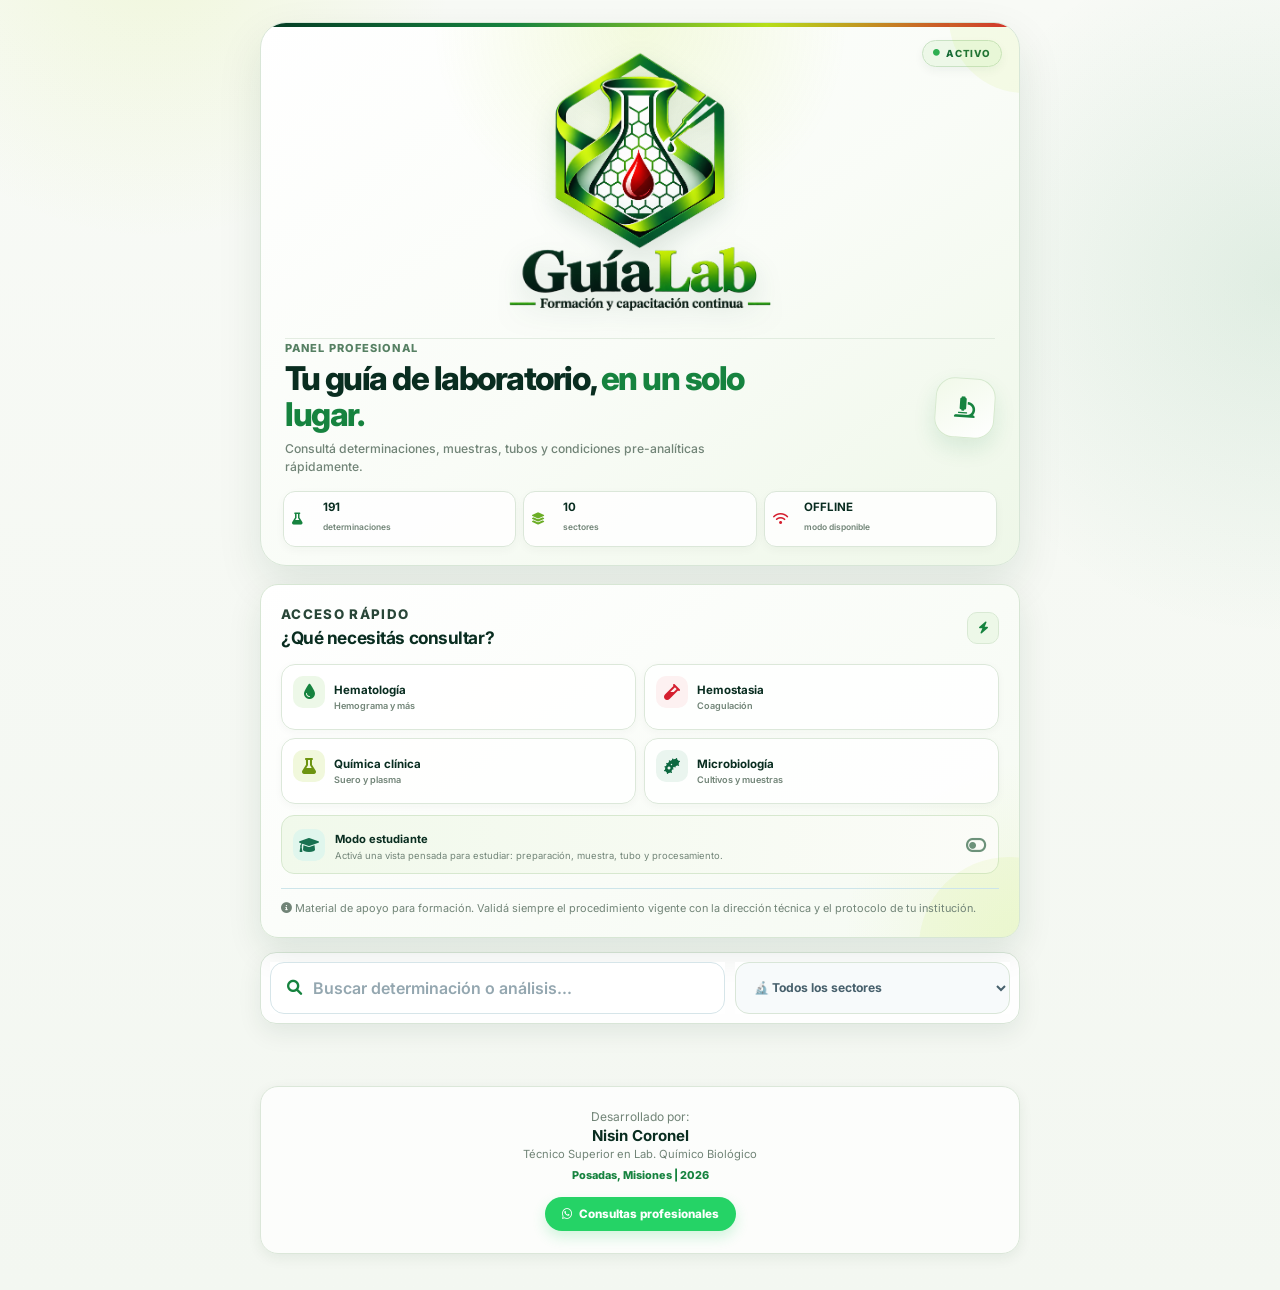
==== index.html @ 24912d32 "Initial commit" ====
<!DOCTYPE html>
<html lang="es">
<head>
    <!-- Google tag (gtag.js) -->
<script async src="https://www.googletagmanager.com/gtag/js?id=G-0PN3C9FFQS"></script>
<script>
  window.dataLayer = window.dataLayer || [];
  function gtag(){dataLayer.push(arguments);}
  gtag('js', new Date());

  gtag('config', 'G-0PN3C9FFQS');
</script>
    <meta charset="UTF-8">
    <meta name="viewport" content="width=device-width, initial-scale=1.0, maximum-scale=1.0, user-scalable=yes">
    <title>GuíaLab | Formación y Pre-Analítica</title>
    <link rel="manifest" href="manifest.json">
    <link rel="stylesheet" href="style.css">
    
    <link rel="preconnect" href="https://fonts.googleapis.com">
    <link rel="preconnect" href="https://fonts.gstatic.com" crossorigin>
    <link href="https://fonts.googleapis.com/css2?family=Inter:wght@400;500;600;700;800&display=swap" rel="stylesheet">
    <link rel="stylesheet" href="https://cdnjs.cloudflare.com/ajax/libs/font-awesome/6.0.0/css/all.min.css">
    
    <meta name="apple-mobile-web-app-capable" content="yes">
    <meta name="apple-mobile-web-app-status-bar-style" content="default">
    <meta name="theme-color" content="#07512f">
</head>
<body>

    <div class="app-container">
        <header class="dashboard-header" id="inicio">
            <div class="dashboard-topline">
                <div class="brand-mini brand-full-logo">
                    <img class="brand-logo" src="logo-guialab.png" alt="GuíaLab · Formación y capacitación continua">
                </div>
                <span class="online-pill"><i class="fas fa-circle"></i> Activo</span>
            </div>
            <div class="dashboard-welcome">
                <div>
                    <p class="eyebrow">Panel profesional</p>
                    <h1>Tu guía de laboratorio, <span>en un solo lugar.</span></h1>
                    <p>Consultá determinaciones, muestras, tubos y condiciones pre-analíticas rápidamente.</p>
                </div>
                <div class="header-symbol"><i class="fas fa-microscope"></i></div>
            </div>
            <div class="dashboard-stats" aria-label="Resumen de GuíaLab">
                <div><i class="fas fa-flask"></i><strong id="statDeterminaciones">—</strong><small>determinaciones</small></div>
                <div><i class="fas fa-layer-group"></i><strong id="statSectores">10</strong><small>sectores</small></div>
                <div><i class="fas fa-wifi"></i><strong>OFFLINE</strong><small>modo disponible</small></div>
            </div>
        </header>

        <div id="pedido-status" class="pedido-container" style="display: none;">
            <span><i class="fas fa-clipboard-list"></i> Pedido: <strong id="contador-pedido">0</strong></span>
            <div>
                <button onclick="enviarWhatsApp()" class="btn-ws" title="Enviar por WhatsApp">
                    <i class="fab fa-whatsapp"></i> Enviar
                </button>
                
                <button onclick="descargarTXT()" class="btn-txt" title="Descargar indicaciones en TXT">
                    <i class="fas fa-file-download"></i> TXT
                </button>
                
                <button onclick="vaciarPedido()" class="btn-clear" title="Vaciar Pedido">
                    <i class="fas fa-trash"></i>
                </button>
            </div>
        </div>

        <section class="learning-hub dashboard-panel" id="learningHub" aria-labelledby="learningTitle">
            <div class="panel-heading">
                <div>
                    <p class="section-kicker">Acceso rápido</p>
                    <h2 id="learningTitle">¿Qué necesitás consultar?</h2>
                </div>
                <span class="panel-icon"><i class="fas fa-bolt"></i></span>
            </div>
            <div class="dashboard-actions" aria-label="Acciones rápidas">
                <button type="button" data-sector="Hematología"><span><i class="fas fa-droplet"></i></span><strong>Hematología</strong><small>Hemograma y más</small></button>
                <button type="button" data-sector="Hemostasia"><span><i class="fas fa-vial"></i></span><strong>Hemostasia</strong><small>Coagulación</small></button>
                <button type="button" data-sector="Química clínica"><span><i class="fas fa-flask"></i></span><strong>Química clínica</strong><small>Suero y plasma</small></button>
                <button type="button" data-sector="Microbiología"><span><i class="fas fa-bacterium"></i></span><strong>Microbiología</strong><small>Cultivos y muestras</small></button>
            </div>
            <button type="button" class="dashboard-guide" id="studentModeButton" aria-pressed="false">
                <span class="guide-icon"><i class="fas fa-graduation-cap"></i></span>
                <span class="guide-copy"><strong>Modo estudiante</strong><span>Activá una vista pensada para estudiar: preparación, muestra, tubo y procesamiento.</span></span>
                <span class="guide-toggle"><i class="fas fa-toggle-off"></i></span>
            </button>
            <div id="studentModePanel" class="student-mode-panel" hidden>
                <div class="student-mode-title"><i class="fas fa-book-medical"></i><strong>Modo estudiante activado</strong></div>
                <div class="student-mode-grid">
                    <div><b>1</b><span>Buscá una determinación</span></div>
                    <div><b>2</b><span>Revisá preparación y ayuno</span></div>
                    <div><b>3</b><span>Identificá muestra y tubo</span></div>
                    <div><b>4</b><span>Estudiá el procesamiento</span></div>
                </div>
                <div class="student-panel-actions">
                    <button type="button" id="studentStartButton" class="student-start"><i class="fas fa-search"></i> Ir al buscador</button>
                    <button type="button" id="studentTrainingButton" class="student-start student-training"><i class="fas fa-dumbbell"></i> Entrenamiento</button>
                </div>
            </div>
            <p class="clinical-note"><i class="fas fa-circle-info"></i> Material de apoyo para formación. Validá siempre el procedimiento vigente con la dirección técnica y el protocolo de tu institución.</p>
        </section>

        <section class="search-section" id="buscar" aria-label="Buscar estudios">
            <div class="input-group">
                <i class="fas fa-search"></i>
                <input type="text" id="searchInput" placeholder="Buscar determinación o análisis...">
            </div>
            
            <div class="select-group">
                <select id="areaSelect">
                    <option value="">🔬 Todos los sectores</option>
                    <option value="Hematología">🔬 Hematología</option>
                    <option value="Hemostasia">🩸 Hemostasia</option>
                    <option value="Microbiología">🧫 Microbiología</option>
                    <option value="Química clínica">🧪 Química Clínica</option> 
                    <option value="Endocrinología">🧬 Endocrinología</option>
                    <option value="Serología">💉 Serología</option>
                    <option value="Orina">🚽 Orina</option>
                    <option value="Parasitología">🦠 Parasitología</option>
                    <option value="Pesquisa Neonatal">🐰 Pesquisa Neonatal</option>
                    <option value="Autoinmunidad">🧩 Autoinmunidad</option>
                </select>
            </div>
        </section>

        <p id="resultsSummary" class="results-summary" aria-live="polite"></p>
        <section id="studentQuizPanel" class="student-quiz-panel" hidden aria-live="polite"></section>
        <ul id="examList" aria-label="Resultados de estudios"></ul>

        <div id="modal" class="modal">
            <div class="modal-content">
                <span class="close" id="closeModal">&times;</span>
                <div id="modalData"></div>
            </div>
        </div>

        <footer>
            <p>Desarrollado por:</p>
            <strong>Nisin Coronel</strong>
            <span>Técnico Superior en Lab. Químico Biológico</span>
            <div class="footer-tag">Posadas, Misiones | 2026</div>
            
            <a href="https://wa.me/+5493765127562" 
               target="_blank" 
               rel="noopener noreferrer" 
               class="footer-contact">
                <i class="fab fa-whatsapp"></i> Consultas profesionales
            </a>
        </footer>
    </div>

    <nav class="mobile-bottom-nav" aria-label="Navegación rápida">
        <a href="#inicio" class="mobile-nav-item active" data-nav="inicio"><i class="fas fa-house"></i><span>Inicio</span></a>
        <a href="#buscar" class="mobile-nav-item" data-nav="buscar"><i class="fas fa-magnifying-glass"></i><span>Buscar</span></a>
        <a href="#learningHub" class="mobile-nav-item" data-nav="estudiar"><i class="fas fa-graduation-cap"></i><span>Estudiar</span></a>
        <a href="#pedido-status" class="mobile-nav-item" data-nav="pedido"><i class="fas fa-clipboard-list"></i><span>Pedido</span></a>
    </nav>

    <script src="script.js"></script>
    <script>
        document.addEventListener('DOMContentLoaded', () => {
            const btn = document.getElementById('studentTrainingButton');
            if (btn) btn.addEventListener('click', iniciarEntrenamiento);
        });
    </script>

    <script>
        // Navegación móvil: mantiene una experiencia tipo app sin alterar la lógica existente.
        document.querySelectorAll('.mobile-nav-item').forEach(item => {
            item.addEventListener('click', () => {
                document.querySelectorAll('.mobile-nav-item').forEach(i => i.classList.remove('active'));
                item.classList.add('active');
                if (item.dataset.nav === 'buscar') {
                    setTimeout(() => document.getElementById('searchInput')?.focus({ preventScroll: true }), 180);
                }
                if (item.dataset.nav === 'pedido') {
                    const pedido = document.getElementById('pedido-status');
                    if (pedido && getComputedStyle(pedido).display === 'none') {
                        document.getElementById('examList')?.scrollIntoView({ behavior: 'smooth', block: 'start' });
                    }
                }
            });
        });
    </script>

    <script>
        if ('serviceWorker' in navigator) {
            window.addEventListener('load', () => {
                navigator.serviceWorker.register('./sw.js')
                    .then(reg => console.log('✅ GuíaLab Offline Activo'))
                    .catch(err => console.log('❌ Error Service Worker', err));
            });
        }
    </script>
</body>
</html>
---- style.css ----
/* ==========================================================
   GUÍALAB · Sistema visual
   Estética clínica / tecnológica · responsive · accesible
   ========================================================== */

:root {
    --primary: #16833f;
    --primary-dark: #07512f;
    --primary-soft: #edf8e8;
    --accent: #b6df18;
    --accent-soft: #f2f9dc;
    --dark: #092d20;
    --text: #365247;
    --muted: #71877c;
    --light-bg: #f4f7f0;
    --white: #ffffff;
    --border: #dce7dd;
    --border-strong: #c6d8ca;
    --whatsapp: #25d366;
    --danger: #e05252;
    --shadow-sm: 0 3px 12px rgba(7, 57, 32, .07);
    --shadow-md: 0 12px 30px rgba(7, 57, 32, .11);
    --shadow-lg: 0 24px 60px rgba(7, 57, 32, .18);
    --radius: 18px;
}

* { box-sizing: border-box; }

html { scroll-behavior: smooth; }

body {
    font-family: 'Inter', 'Segoe UI', system-ui, sans-serif;
    background:
        radial-gradient(circle at 10% 0%, rgba(8, 126, 164, .09), transparent 28rem),
        radial-gradient(circle at 95% 25%, rgba(22, 163, 148, .07), transparent 24rem),
        var(--light-bg);
    margin: 0;
    padding: 22px 16px 40px;
    color: var(--dark);
    -webkit-font-smoothing: antialiased;
    text-rendering: optimizeLegibility;
}

button, input, select { font: inherit; }
button { -webkit-tap-highlight-color: transparent; }

.app-container {
    width: min(100%, 720px);
    margin: 0 auto;
}

/* ===================== HEADER ===================== */
header {
    position: relative;
    overflow: hidden;
    text-align: center;
    margin-bottom: 18px;
    padding: 25px 22px 22px;
    border: 1px solid rgba(255,255,255,.85);
    border-radius: 24px;
    background: rgba(255,255,255,.88);
    box-shadow: var(--shadow-md);
    backdrop-filter: blur(14px);
}

header::before {
    content: '';
    position: absolute;
    inset: 0 0 auto;
    height: 5px;
    background: linear-gradient(90deg, var(--primary-dark), var(--primary), var(--accent));
}

header::after {
    content: '';
    position: absolute;
    width: 150px;
    height: 150px;
    border-radius: 50%;
    right: -80px;
    top: -80px;
    background: rgba(8,126,164,.07);
    pointer-events: none;
}

.brand-logo {
    position: relative;
    z-index: 1;
    display: block;
    width: min(205px, 62%);
    aspect-ratio: 1;
    object-fit: contain;
    margin: -5px auto 5px;
    filter: drop-shadow(0 10px 18px rgba(8, 86, 111, .14));
}

header .eyebrow,
.section-kicker {
    color: var(--primary);
    font-size: .69rem;
    font-weight: 800;
    letter-spacing: .10em;
    text-transform: uppercase;
}

header .eyebrow {
    margin: 0 0 7px;
}

header h1 {
    margin: 0 0 7px;
    font-size: clamp(1.45rem, 5vw, 1.8rem);
    line-height: 1.15;
    font-weight: 800;
    color: var(--dark);
    letter-spacing: -.035em;
}

header > p:last-child {
    margin: 0;
    color: var(--muted);
    font-size: .78rem;
    font-weight: 600;
}

/* ===================== LEARNING HUB ===================== */
.learning-hub {
    position: relative;
    overflow: hidden;
    background: linear-gradient(135deg, #eaf8fb 0%, #f7fcfd 58%, #edf9f6 100%);
    border: 1px solid #cde9ef;
    border-radius: var(--radius);
    padding: 20px;
    margin-bottom: 16px;
    box-shadow: var(--shadow-sm);
}

.learning-hub::after {
    content: '';
    position: absolute;
    width: 180px;
    height: 180px;
    border-radius: 50%;
    background: rgba(22,163,148,.06);
    right: -80px;
    bottom: -100px;
    pointer-events: none;
}

.learning-hub__intro {
    display: flex;
    align-items: flex-start;
    gap: 13px;
    position: relative;
    z-index: 1;
}

.learning-hub__icon {
    display: grid;
    place-items: center;
    flex: 0 0 42px;
    width: 42px;
    height: 42px;
    border-radius: 13px;
    color: #fff;
    background: linear-gradient(145deg, var(--primary), var(--primary-dark));
    box-shadow: 0 7px 16px rgba(8,126,164,.22);
}

.learning-hub h2 {
    margin: 2px 0 6px;
    color: var(--dark);
    font-size: 1.08rem;
    line-height: 1.3;
    letter-spacing: -.02em;
}

.learning-hub p {
    margin: 0;
    color: var(--text);
    font-size: .83rem;
    line-height: 1.5;
}

.learning-hub .section-kicker { margin: 0 0 2px; }

.study-steps {
    display: grid;
    grid-template-columns: repeat(3, 1fr);
    gap: 8px;
    margin: 17px 0 14px;
    position: relative;
    z-index: 1;
}

.study-steps div {
    padding: 11px 7px 10px;
    background: rgba(255,255,255,.72);
    border: 1px solid rgba(255,255,255,.9);
    border-radius: 13px;
    text-align: center;
}

.study-steps span {
    display: grid;
    place-items: center;
    width: 23px;
    height: 23px;
    margin: 0 auto 5px;
    border-radius: 50%;
    background: #c9e9f0;
    color: var(--primary-dark);
    font-size: .68rem;
    font-weight: 800;
}

.study-steps strong, .study-steps small { display: block; }
.study-steps strong { font-size: .73rem; color: var(--dark); }
.study-steps small { margin-top: 2px; color: var(--muted); font-size: .62rem; line-height: 1.2; }

.quick-sectors {
    display: flex;
    flex-wrap: wrap;
    gap: 7px;
    position: relative;
    z-index: 1;
}

.quick-sectors button {
    border: 1px solid #c5e3ea;
    border-radius: 999px;
    padding: 8px 11px;
    background: rgba(255,255,255,.88);
    color: var(--primary-dark);
    cursor: pointer;
    font-size: .72rem;
    font-weight: 700;
    transition: .2s ease;
}

.quick-sectors button:hover,
.quick-sectors button:focus-visible {
    background: #fff;
    border-color: #91cad8;
    transform: translateY(-1px);
    box-shadow: 0 5px 12px rgba(8,126,164,.10);
    outline: none;
}

.clinical-note {
    margin-top: 14px !important;
    padding-top: 11px;
    border-top: 1px solid #cde5ea;
    color: var(--muted) !important;
    font-size: .68rem !important;
    position: relative;
    z-index: 1;
}

/* ===================== PEDIDO ===================== */
.pedido-container {
    background: linear-gradient(135deg, #173d4d, #102c3a);
    color: white;
    padding: 11px 12px 11px 16px;
    border-radius: 16px;
    margin-bottom: 14px;
    display: none;
    justify-content: space-between;
    align-items: center;
    gap: 10px;
    box-shadow: 0 12px 25px rgba(16,44,58,.20);
    position: sticky;
    top: 12px;
    z-index: 20;
    border: 1px solid rgba(255,255,255,.10);
    backdrop-filter: blur(12px);
}

.pedido-container > span {
    font-size: .82rem;
    font-weight: 600;
    white-space: nowrap;
}

.pedido-container > span i { color: #7bd8cd; margin-right: 5px; }
.pedido-container > span strong { color: #fff; font-size: 1rem; }

.pedido-container > div { display: flex; align-items: center; gap: 5px; }

.btn-ws, .btn-txt, .btn-clear {
    border: none;
    color: white;
    cursor: pointer;
    display: inline-flex;
    align-items: center;
    justify-content: center;
    gap: 7px;
    min-height: 38px;
    border-radius: 10px;
    font-weight: 800;
    transition: transform .18s ease, filter .18s ease, box-shadow .18s ease;
}

.btn-ws {
    background: var(--whatsapp);
    padding: 9px 13px;
    box-shadow: 0 5px 14px rgba(37,211,102,.22);
    font-size: .75rem;
}

.btn-txt {
    background: var(--primary);
    padding: 9px 12px;
    font-size: .75rem;
}

.btn-clear {
    background: rgba(255,255,255,.10);
    padding: 9px 11px;
    margin-left: 0;
}

.btn-ws:hover, .btn-txt:hover, .btn-clear:hover { transform: translateY(-1px); filter: brightness(1.06); }
.btn-clear:hover { background: var(--danger); }

/* ===================== SEARCH ===================== */
.search-section {
    display: grid;
    grid-template-columns: minmax(0, 1.65fr) minmax(180px, 1fr);
    gap: 10px;
    margin-bottom: 12px;
}

.input-group, .select-group { position: relative; display: flex; align-items: center; }

.input-group i {
    position: absolute;
    left: 15px;
    color: #8aa1ac;
    font-size: .95rem;
    pointer-events: none;
    z-index: 1;
}

input, select {
    width: 100%;
    min-height: 48px;
    padding: 12px 14px 12px 42px;
    border: 1px solid var(--border);
    border-radius: 13px;
    font-size: 15px;
    color: var(--dark);
    background: rgba(255,255,255,.94);
    outline: none;
    box-shadow: var(--shadow-sm);
    transition: border-color .2s ease, box-shadow .2s ease, transform .2s ease;
}

input::placeholder { color: #94a7b0; }
input:focus, select:focus {
    border-color: #75bfd0;
    box-shadow: 0 0 0 4px rgba(8,126,164,.11), var(--shadow-sm);
}

select { padding-left: 14px; cursor: pointer; }

.results-summary {
    min-height: 18px;
    margin: 0 2px 8px;
    color: var(--muted);
    font-size: .72rem;
    font-weight: 700;
}

/* ===================== RESULTADOS ===================== */
#examList { list-style: none; padding: 0; margin: 0; }

#examList li {
    position: relative;
    background: rgba(255,255,255,.96);
    margin-bottom: 9px;
    padding: 14px 15px;
    border-radius: 15px;
    box-shadow: var(--shadow-sm);
    border: 1px solid var(--border);
    display: flex;
    justify-content: space-between;
    align-items: center;
    gap: 12px;
    cursor: pointer;
    transition: transform .18s ease, box-shadow .18s ease, border-color .18s ease;
    animation: fadeIn .24s ease both;
}

#examList li:hover {
    transform: translateY(-2px);
    box-shadow: var(--shadow-md);
    border-color: #b8d8e1;
}

#examList li:active { transform: translateY(0); }

.wrapper-izquierdo { display: flex; align-items: center; min-width: 0; }
.wrapper-izquierdo > div { min-width: 0; }

.wrapper-izquierdo strong {
    display: inline-block;
    max-width: 100%;
    margin-bottom: 3px;
    color: var(--dark);
    font-size: .9rem;
    line-height: 1.3;
}

.wrapper-izquierdo small { color: var(--muted) !important; font-size: .68rem; }
.wrapper-izquierdo small i { color: var(--primary); margin-right: 3px; }

.tubo-color {
    width: 17px;
    height: 17px;
    border-radius: 50%;
    display: inline-block;
    margin-right: 13px;
    box-shadow: inset 0 0 0 2px rgba(0,0,0,.09), 0 2px 5px rgba(0,0,0,.08);
    flex-shrink: 0;
}

.color-rojo { background-color: #dc3d4b; }
.color-lila { background-color: #9b62d2; }
.color-celeste { background-color: #26a9d4; }
.color-negro { background-color: #263943; }
.color-verde { background-color: #2dbd83; }
.color-esteril { background-color: #f3b64a; border: 2px solid #4d9be8 !important; }

.badge {
    display: inline-flex;
    align-items: center;
    padding: 3px 7px;
    border-radius: 999px;
    font-size: .57rem;
    line-height: 1.2;
    font-weight: 800;
    text-transform: uppercase;
    letter-spacing: .03em;
    margin-left: 5px;
    vertical-align: 2px;
}

.urgencia-alta { background: #ffe6e7; color: #a72e39; }
.urgencia-media { background: #fff2d7; color: #8a5a08; }
.urgencia-baja { background: #e0f6ed; color: #187151; }

#examList li > i { color: #b2c4cc !important; transition: transform .2s ease, color .2s ease; }
#examList li:hover > i { color: var(--primary) !important; transform: translateX(2px); }

/* ===================== MODAL ===================== */
.modal {
    display: none;
    position: fixed;
    z-index: 100;
    inset: 0;
    width: 100%;
    height: 100%;
    padding: 18px;
    background: rgba(10, 30, 40, .62);
    backdrop-filter: blur(7px);
    align-items: center;
    justify-content: center;
}

.modal-content {
    max-height: min(88vh, 760px);
    overflow-y: auto;
    background: var(--white);
    padding: 24px;
    border: 1px solid rgba(255,255,255,.8);
    border-radius: 24px;
    width: min(100%, 470px);
    position: relative;
    box-shadow: var(--shadow-lg);
    animation: modalIn .2s ease both;
    scrollbar-width: thin;
}

.close {
    position: absolute;
    right: 16px;
    top: 13px;
    display: grid;
    place-items: center;
    width: 34px;
    height: 34px;
    border-radius: 10px;
    font-size: 23px;
    line-height: 1;
    color: #8aa0aa;
    cursor: pointer;
    transition: .18s ease;
    z-index: 2;
}

.close:hover { color: var(--dark); background: #eef4f6; }

.modal-header-analisis {
    border-bottom: 1px solid var(--border);
    padding: 3px 40px 14px 0;
    margin-bottom: 14px;
}

.modal-title {
    font-size: 1.22rem;
    line-height: 1.25;
    font-weight: 800;
    color: var(--dark);
    margin: 0 0 5px;
    letter-spacing: -.025em;
}

.modal-sector {
    font-size: .65rem;
    font-weight: 800;
    color: var(--primary-dark);
    background: var(--primary-soft);
    border: 1px solid #cde9ef;
    padding: 4px 8px;
    border-radius: 999px;
}

.seccion-modal-paciente,
.seccion-modal-tecnico {
    border-radius: 15px;
    padding: 14px;
    margin-bottom: 14px;
}

.seccion-modal-paciente { background: #eefaf6; border: 1px solid #ccefe4; }
.seccion-modal-tecnico { background: #f5f9fb; border: 1px solid var(--border); }

.modal-subtitulo {
    font-size: .69rem;
    font-weight: 800;
    text-transform: uppercase;
    letter-spacing: .07em;
    margin: 0 0 7px;
}

.modal-subtitulo.paciente { color: #16735f; }
.modal-subtitulo.tecnico { color: var(--primary-dark); }

.modal-texto { font-size: .84rem; color: var(--text); line-height: 1.55; margin: 0; }

.modal-tabs {
    display: flex;
    gap: 6px;
    margin-bottom: 14px;
    padding: 4px;
    border: 1px solid var(--border);
    background: #f4f8f9;
    border-radius: 13px;
}

.tab-btn {
    flex: 1;
    background: transparent;
    border: none;
    padding: 9px;
    border-radius: 9px;
    font-size: .77rem;
    font-weight: 800;
    color: var(--muted);
    cursor: pointer;
    display: flex;
    align-items: center;
    justify-content: center;
    gap: 6px;
    transition: all .2s ease;
}

.tab-btn.active.tab-paciente {
    background: #fff;
    color: #16735f;
    box-shadow: 0 3px 9px rgba(21,76,65,.10);
}

.tab-btn.active.tab-tecnico {
    background: #fff;
    color: var(--primary-dark);
    box-shadow: 0 3px 9px rgba(8,86,111,.10);
}

.tab-content { display: none; animation: fadeIn .2s ease; }
.tab-content.active { display: block; }

.btn-whatsapp-premium {
    width: 100%;
    color: white;
    background: linear-gradient(135deg, var(--primary), var(--primary-dark));
    border: none;
    padding: 13px;
    border-radius: 12px;
    font-weight: 800;
    font-size: .84rem;
    cursor: pointer;
    display: flex;
    align-items: center;
    justify-content: center;
    gap: 8px;
    box-shadow: 0 8px 18px rgba(8,126,164,.20);
    transition: all .2s ease;
}

.btn-whatsapp-premium:hover { transform: translateY(-1px); filter: brightness(1.04); }

/* ===================== FOOTER ===================== */
footer {
    text-align: center;
    margin-top: 30px;
    padding: 22px 18px;
    font-size: .75rem;
    color: var(--muted);
    background: rgba(255,255,255,.82);
    border: 1px solid var(--border);
    border-radius: 18px;
    box-shadow: var(--shadow-sm);
}

footer p { margin: 0 0 2px; }

footer strong {
    display: block;
    color: var(--dark);
    font-size: .94rem;
    margin-top: 2px;
}

footer > span { display: block; margin-top: 2px; font-size: .7rem; }

.footer-tag { margin-top: 7px; color: var(--primary); font-weight: 800; font-size: .68rem; }

.footer-contact {
    text-decoration: none;
    background: var(--whatsapp);
    color: white;
    padding: 10px 17px;
    border-radius: 999px;
    font-size: .73rem;
    display: inline-flex;
    align-items: center;
    gap: 7px;
    margin-top: 15px;
    font-weight: 800;
    box-shadow: 0 6px 14px rgba(37,211,102,.20);
    transition: all .2s ease;
}

.footer-contact:hover { transform: translateY(-1px); filter: brightness(1.04); }

/* ===================== EMPTY / ACCESSIBILITY ===================== */
#examList li[style*="cursor: default"] { justify-content: flex-start; cursor: default; }

button:focus-visible, a:focus-visible, li:focus-visible {
    outline: 3px solid rgba(8,126,164,.25);
    outline-offset: 2px;
}

@keyframes fadeIn {
    from { opacity: 0; transform: translateY(5px); }
    to { opacity: 1; transform: translateY(0); }
}

@keyframes modalIn {
    from { opacity: 0; transform: translateY(12px) scale(.985); }
    to { opacity: 1; transform: translateY(0) scale(1); }
}

@media (max-width: 600px) {
    body { padding: 12px 11px 28px; }
    .app-container { width: 100%; }
    header { padding: 22px 16px 18px; border-radius: 20px; }
    .brand-logo { width: min(180px, 60%); }
    .learning-hub { padding: 17px; border-radius: 17px; }
    .search-section { grid-template-columns: 1fr; }
    .pedido-container { top: 8px; }
    .btn-ws { padding-inline: 11px; }
    .btn-txt { padding-inline: 10px; }
    .modal { padding: 10px; }
    .modal-content { padding: 20px 18px; border-radius: 21px; max-height: 92vh; }
}

@media (max-width: 400px) {
    .brand-logo { width: 160px; }
    .study-steps { gap: 5px; }
    .study-steps div { padding-inline: 4px; }
    .study-steps small { font-size: .58rem; }
    .quick-sectors button { font-size: .68rem; padding: 7px 9px; }
    .pedido-container { padding-left: 11px; }
    .pedido-container > span { font-size: .72rem; }
    .btn-ws, .btn-txt { font-size: .68rem; }
    .btn-clear { padding-inline: 9px; }
}

@media (prefers-reduced-motion: reduce) {
    *, *::before, *::after { scroll-behavior: auto !important; animation-duration: .01ms !important; transition-duration: .01ms !important; }
}

/* ==========================================================
   GUÍALAB · Dashboard médico v4
   Capa visual sobre el sistema existente
   ========================================================== */
.dashboard-header {
    padding: 18px 20px 16px;
    text-align: left;
    background: linear-gradient(145deg, rgba(255,255,255,.98), rgba(246,251,252,.96));
}
.dashboard-topline { display:flex; align-items:center; justify-content:space-between; gap:12px; }
.brand-mini { display:flex; align-items:center; gap:10px; min-width:0; }
.dashboard-header .brand-logo { width:44px; height:44px; margin:0; filter:none; flex:0 0 44px; }
.brand-copy { display:flex; flex-direction:column; line-height:1.05; }
.brand-name { font-size:1.02rem; font-weight:800; letter-spacing:-.035em; color:var(--dark); }
.brand-subtitle { margin-top:4px; font-size:.62rem; font-weight:700; color:var(--muted); text-transform:uppercase; letter-spacing:.08em; }
.online-pill { display:inline-flex; align-items:center; gap:6px; padding:6px 9px; border:1px solid #ccefe4; background:#effaf6; color:#187151; border-radius:999px; font-size:.61rem; font-weight:800; text-transform:uppercase; letter-spacing:.06em; }
.online-pill i { font-size:.42rem; }
.dashboard-welcome { display:flex; align-items:center; justify-content:space-between; gap:16px; margin:24px 2px 17px; }
.dashboard-welcome .eyebrow { margin:0 0 5px; }
.dashboard-welcome h1 { max-width:500px; margin:0; font-size:clamp(1.45rem,5vw,2rem); line-height:1.1; letter-spacing:-.045em; }
.dashboard-welcome h1 span { color:var(--primary); }
.dashboard-welcome p:last-child { max-width:500px; margin:8px 0 0; color:var(--muted); font-size:.76rem; line-height:1.45; font-weight:500; }
.header-symbol { flex:0 0 60px; width:60px; height:60px; display:grid; place-items:center; border-radius:19px; color:#fff; background:linear-gradient(145deg,var(--primary),var(--accent)); box-shadow:0 12px 24px rgba(8,126,164,.22); font-size:1.3rem; transform:rotate(4deg); }
.dashboard-stats { display:grid; grid-template-columns:repeat(3,1fr); gap:7px; }
.dashboard-stats > div { display:grid; grid-template-columns:24px 1fr; grid-template-rows:auto auto; column-gap:7px; padding:9px 8px; border:1px solid #e0ecef; background:#fff; border-radius:12px; }
.dashboard-stats i { grid-row:1 / span 2; align-self:center; color:var(--primary); font-size:.76rem; }
.dashboard-stats strong { color:var(--dark); font-size:.72rem; line-height:1.1; }
.dashboard-stats small { margin-top:2px; color:var(--muted); font-size:.53rem; font-weight:600; }

.dashboard-panel { padding:18px; background:#fff; border:1px solid #e0e9ed; }
.panel-heading { display:flex; align-items:center; justify-content:space-between; gap:10px; margin-bottom:13px; }
.panel-heading h2 { margin:2px 0 0; font-size:1.02rem; letter-spacing:-.025em; }
.panel-icon { width:32px; height:32px; display:grid; place-items:center; border-radius:10px; background:#eaf7fa; color:var(--primary); font-size:.75rem; }
.dashboard-actions { display:grid; grid-template-columns:repeat(2,1fr); gap:8px; }
.dashboard-actions button { text-align:left; border:1px solid #e1ebee; background:#f9fbfc; border-radius:14px; padding:11px; cursor:pointer; transition:.2s ease; display:grid; grid-template-columns:32px 1fr; grid-template-rows:auto auto; column-gap:9px; }
.dashboard-actions button:hover,.dashboard-actions button:focus-visible { background:#fff; border-color:#afd6df; transform:translateY(-1px); box-shadow:0 8px 18px rgba(21,56,72,.08); outline:none; }
.dashboard-actions button > span { grid-row:1 / span 2; width:32px; height:32px; display:grid; place-items:center; border-radius:10px; background:#e8f6fa; color:var(--primary); }
.dashboard-actions strong { align-self:end; color:var(--dark); font-size:.72rem; }
.dashboard-actions small { margin-top:3px; color:var(--muted); font-size:.57rem; font-weight:600; }
.dashboard-guide { display:flex; align-items:center; gap:10px; margin-top:11px; padding:11px; border-radius:13px; background:linear-gradient(90deg,#f0faf9,#f7fbfc); border:1px solid #d8eeea; }
.guide-icon { width:32px; height:32px; flex:0 0 32px; display:grid; place-items:center; border-radius:10px; background:#e0f6ed; color:#187151; }
.dashboard-guide strong { color:var(--dark); font-size:.7rem; }
.dashboard-guide p { margin:3px 0 0; color:var(--muted); font-size:.59rem; line-height:1.35; }
.dashboard-guide > i { margin-left:auto; color:#8ca6ae; font-size:.7rem; }
.dashboard-panel .clinical-note { margin-bottom:0; }

/* Search bar as a primary dashboard control */
.search-section { margin-top:12px; padding:10px; border:1px solid #dce9ed; background:rgba(255,255,255,.82); border-radius:16px; box-shadow:var(--shadow-sm); }
.input-group input { min-height:50px; border-color:#d6e5e9; box-shadow:none; font-size:.84rem; font-weight:600; }
.input-group i { left:17px; color:var(--primary); }
.select-group select { min-height:50px; box-shadow:none; background:#f7fafb; font-size:.76rem; font-weight:700; color:#47606c; }
.search-section:focus-within { border-color:#b7dce5; box-shadow:0 0 0 3px rgba(8,126,164,.07); }

@media (max-width:600px) {
    .dashboard-header { padding:15px 15px 13px; }
    .dashboard-welcome { margin-top:20px; }
    .header-symbol { width:50px; height:50px; flex-basis:50px; font-size:1rem; border-radius:16px; }
    .dashboard-welcome h1 { font-size:1.45rem; }
    .dashboard-welcome p:last-child { font-size:.68rem; }
    .dashboard-stats > div { padding:8px 6px; }
    .dashboard-actions button { padding:10px; }
}
@media (max-width:400px) {
    .dashboard-welcome { gap:8px; }
    .header-symbol { display:none; }
    .dashboard-actions { gap:6px; }
}


/* ==========================================================
   GUÍALAB · Identidad visual del logo + modo estudiante v5
   Paleta basada en verde laboratorio, verde lima y rojo sangre.
   ========================================================== */
body {
    background:
        radial-gradient(circle at 8% 0%, rgba(22,131,63,.12), transparent 25rem),
        radial-gradient(circle at 96% 18%, rgba(182,223,24,.10), transparent 23rem),
        #f4f7f0;
}

.dashboard-header {
    background:
        radial-gradient(circle at 50% 8%, rgba(182,223,24,.10), transparent 15rem),
        linear-gradient(145deg, #ffffff 0%, #f7fbf4 65%, #eff7e9 100%);
    border-color: #dbe8d9;
}

.dashboard-header::before {
    background: linear-gradient(90deg, #064d2f 0%, #16833f 48%, #b6df18 82%, #d51f2f 100%);
}

.brand-full-logo {
    width: 100%;
    justify-content: center;
    padding: 2px 0 0;
}

.dashboard-header .brand-logo {
    width: 210px;
    height: auto;
    max-width: 72vw;
    object-fit: contain;
    flex: 0 0 auto;
    display: block;
    filter: drop-shadow(0 7px 10px rgba(5,65,34,.13));
}

.online-pill {
    position: absolute;
    top: 18px;
    right: 18px;
    background: #edf8e8 !important;
    color: #166b36 !important;
    border-color: #cce5c8 !important;
}

.online-pill i { color: #2eaf51 !important; }

.dashboard-welcome { margin-top: 17px; }
.dashboard-welcome h1 span { color: #16833f; }
.dashboard-welcome .eyebrow { color: #568063; }
.header-symbol {
    color: #16833f !important;
    background: linear-gradient(145deg,#eff8e8,#ffffff) !important;
    border-color: #d6e9cf !important;
}

.dashboard-stats > div { border-color: #dce8d8; background: rgba(255,255,255,.86); }
.dashboard-stats i { color: #16833f; }
.dashboard-stats > div:nth-child(2) i { color: #6cae27; }
.dashboard-stats > div:nth-child(3) i { color: #d43a3a; }

.dashboard-panel {
    border-color: #dbe8d9;
    background: linear-gradient(145deg,#ffffff,#f8fbf6);
}
.dashboard-actions button > span {
    background: #edf8e8;
    color: #16833f;
}
.dashboard-actions button:hover,
.dashboard-actions button:focus-visible { border-color:#a8cc9f; }
.dashboard-guide {
    width: 100%;
    border: 1px solid #d7e8cf;
    background: linear-gradient(90deg,#f1f9eb,#fbfcf8);
    color: inherit;
    text-align: left;
    cursor: pointer;
}
.dashboard-guide:hover { border-color:#a8cc9f; box-shadow:0 8px 18px rgba(22,131,63,.09); transform:translateY(-1px); }
.dashboard-guide:focus-visible { outline:3px solid rgba(22,131,63,.20); outline-offset:2px; }
.guide-copy { flex:1; min-width:0; }
.guide-copy > span { display:block; margin-top:3px; color:var(--muted); font-size:.59rem; line-height:1.35; }
.guide-toggle { color:#6c927a; font-size:1.15rem; }
.student-mode-panel {
    margin-top: 9px;
    padding: 13px;
    border-radius: 14px;
    background: #f4faef;
    border: 1px solid #d6e8cd;
    animation: fadeIn .2s ease both;
}
.student-mode-panel[hidden] { display:none; }
.student-mode-title { display:flex; align-items:center; gap:7px; color:#0d6334; font-size:.72rem; margin-bottom:10px; }
.student-mode-grid { display:grid; grid-template-columns:repeat(2,1fr); gap:7px; }
.student-mode-grid div { display:flex; align-items:center; gap:7px; padding:8px; background:#fff; border:1px solid #e0ebdc; border-radius:10px; }
.student-mode-grid b { display:grid; place-items:center; width:21px; height:21px; flex:0 0 21px; border-radius:50%; background:#dff0d7; color:#146536; font-size:.65rem; }
.student-mode-grid span { color:#456052; font-size:.61rem; line-height:1.2; font-weight:650; }
.student-start { margin-top:9px; width:100%; border:0; border-radius:10px; padding:9px; background:linear-gradient(135deg,#16833f,#07512f); color:#fff; font-size:.69rem; font-weight:800; cursor:pointer; }
.student-start:hover { filter:brightness(1.05); }

/* Green/lime identity for the main controls */
.input-group, .select-group { border-color:#d5e4d7; background:#fff; }
.input-group:focus-within { border-color:#76b77e; box-shadow:0 0 0 4px rgba(22,131,63,.10), var(--shadow-sm); }
.input-group > i { color:#16833f; }
select:focus { border-color:#76b77e; box-shadow:0 0 0 4px rgba(22,131,63,.10),var(--shadow-sm); }
.results-summary { color:#678072; }
#examList li:hover { border-color:#b5d0b4; }
.wrapper-izquierdo small i { color:#16833f; }
#examList li > i { color:#a7b9ad !important; }
#examList li:hover > i { color:#16833f !important; }

.modal-sector { color:#146536; background:#edf8e8; border-color:#d3e8cd; }
.seccion-modal-paciente { background:#f1f9ed; border-color:#d5e9cd; }
.seccion-modal-tecnico { background:#f7faf6; border-color:#dce7dd; }
.modal-subtitulo.paciente { color:#277442; }
.modal-subtitulo.tecnico { color:#0f6a38; }
.tab-btn.active.tab-paciente, .tab-btn.active.tab-tecnico { color:#176b39; }
.btn-whatsapp-premium { background:linear-gradient(135deg,#16833f,#07512f); box-shadow:0 8px 18px rgba(22,131,63,.20); }

@media (max-width:600px) {
    .dashboard-header .brand-logo { width:190px; max-width:76vw; }
    .online-pill { top:13px; right:13px; }
}
@media (max-width:400px) {
    .dashboard-header .brand-logo { width:175px; max-width:74vw; }
    .student-mode-grid { gap:5px; }
}

/* ===================== MODO ESTUDIANTE · DESAFÍO ===================== */
.student-challenge {
    margin: 0 0 15px;
    padding: 16px;
    border: 1px solid #cfe3c9;
    border-radius: 18px;
    background: linear-gradient(145deg, #f8fcf5, #edf7e9);
    box-shadow: 0 8px 22px rgba(22, 99, 52, .08);
}

.student-challenge-head {
    display: flex;
    align-items: flex-start;
    gap: 11px;
    margin-bottom: 13px;
}

.student-challenge-badge {
    width: 38px;
    height: 38px;
    flex: 0 0 38px;
    display: grid;
    place-items: center;
    border-radius: 12px;
    background: linear-gradient(135deg, #16833f, #6cae27);
    color: #fff;
    box-shadow: 0 6px 13px rgba(22, 131, 63, .18);
}

.student-overline {
    display: block;
    color: #16833f;
    font-size: .58rem;
    font-weight: 900;
    text-transform: uppercase;
    letter-spacing: .1em;
    margin-bottom: 2px;
}

.student-challenge-head h3 {
    margin: 0;
    color: #163f29;
    font-size: .98rem;
    letter-spacing: -.015em;
}

.student-challenge-head p {
    margin: 3px 0 0;
    color: #668071;
    font-size: .68rem;
    line-height: 1.35;
}

.student-question-list {
    display: grid;
    gap: 7px;
}

.student-question {
    display: flex;
    align-items: center;
    gap: 9px;
    padding: 10px;
    background: rgba(255,255,255,.88);
    border: 1px solid #dce9d8;
    border-radius: 13px;
    transition: .18s ease;
}

.student-question:has(.student-answer:not([hidden])) {
    border-color: #b9d6b1;
    background: #fff;
}

.student-question-icon {
    width: 29px;
    height: 29px;
    flex: 0 0 29px;
    display: grid;
    place-items: center;
    border-radius: 9px;
    background: #edf8e8;
    color: #16833f;
    font-size: .72rem;
}

.student-question-body {
    flex: 1;
    min-width: 0;
}

.student-question-body > strong {
    display: block;
    color: #274335;
    font-size: .69rem;
    line-height: 1.3;
}

.student-answer {
    margin-top: 5px;
    padding: 7px 9px;
    border-radius: 8px;
    background: #f1f8ed;
    color: #185d32;
    border-left: 3px solid #6cae27;
    font-size: .68rem;
    line-height: 1.35;
    animation: fadeIn .18s ease both;
}

.reveal-answer {
    flex: 0 0 auto;
    border: 1px solid #cfe3c9;
    background: #f7fbf5;
    color: #26713f;
    border-radius: 9px;
    padding: 7px 8px;
    font-size: .62rem;
    font-weight: 800;
    cursor: pointer;
    display: inline-flex;
    align-items: center;
    gap: 4px;
    transition: .18s ease;
}

.reveal-answer:hover,
.reveal-answer.revealed {
    background: #16833f;
    border-color: #16833f;
    color: #fff;
}

.student-challenge-actions {
    display: flex;
    gap: 7px;
    margin-top: 10px;
}

.student-challenge-actions button {
    flex: 1;
    border-radius: 10px;
    padding: 9px 10px;
    font-size: .65rem;
    font-weight: 800;
    cursor: pointer;
    transition: .18s ease;
}

.student-reveal-all {
    border: 1px solid #bcd8b5;
    background: #fff;
    color: #176b39;
}

.student-reveal-all:hover { background: #f1f8ed; }

.student-see-file {
    border: 0;
    background: linear-gradient(135deg, #16833f, #07512f);
    color: #fff;
    box-shadow: 0 5px 12px rgba(22, 131, 63, .15);
}

.student-see-file:hover { transform: translateY(-1px); filter: brightness(1.04); }

.student-mode-active .modal-content {
    border-color: #cfe3c9;
}

.student-mode-active .student-reference-wrap {
    border-top: 1px dashed #cddfc8;
    padding-top: 14px;
}

@media (max-width: 430px) {
    .student-question { align-items: flex-start; }
    .reveal-answer span { display: none; }
    .reveal-answer { padding: 8px 9px; }
    .student-challenge-actions { flex-direction: column; }
}


/* ===================== NBU ===================== */
.nbu-mini {
    display: inline-flex;
    align-items: center;
    margin-left: 7px;
    padding: 2px 6px;
    border-radius: 999px;
    background: #f0f7d9;
    color: #557514;
    font-size: .58rem;
    font-weight: 800;
    vertical-align: middle;
}
.nbu-chip {
    display: inline-flex;
    align-items: center;
    gap: 5px;
    padding: 5px 8px;
    border-radius: 999px;
    background: #f0f7d9;
    color: #557514;
    font-size: .72rem;
    font-weight: 800;
    border: 1px solid #d9e8ad;
}

/* ===================== ENTRENAMIENTO ===================== */
.student-panel-actions { display:flex; gap:8px; margin-top:10px; }
.student-panel-actions .student-start { flex:1; margin-top:0; }
.student-training { background: #f0f7d9 !important; color:#48670f !important; border:1px solid #d7e8a5 !important; box-shadow:none !important; }
.student-training:hover { background:#e7f2c6 !important; }
.student-quiz-panel {
    margin: 12px 0 15px;
    padding: 15px;
    border: 1px solid #cfe3c9;
    border-radius: 16px;
    background: linear-gradient(145deg,#ffffff,#f4f9ee);
    box-shadow: var(--shadow-sm);
}
.student-quiz-panel[hidden] { display:none; }
.quiz-top { display:flex; justify-content:space-between; align-items:center; gap:12px; }
.quiz-top h3 { margin:3px 0 0; font-size:.95rem; color:#123c2a; }
.quiz-score { min-width:55px; padding:7px 9px; text-align:center; border-radius:11px; background:#edf8e8; color:#176b39; }
.quiz-score strong { display:block; font-size:1rem; line-height:1; }
.quiz-score small { font-size:.55rem; font-weight:800; text-transform:uppercase; }
.quiz-progress { height:5px; margin:12px 0; background:#e4ecdf; border-radius:99px; overflow:hidden; }
.quiz-progress span { display:block; height:100%; background:linear-gradient(90deg,var(--primary),var(--accent)); border-radius:99px; transition:.25s; }
.quiz-exam-name { display:flex; align-items:center; gap:7px; flex-wrap:wrap; padding:9px 10px; border-radius:11px; background:#fff; border:1px solid #e0e9dc; color:#254837; font-size:.7rem; }
.quiz-exam-name i { color:var(--primary); }
.quiz-exam-name span { margin-left:auto; padding:3px 6px; border-radius:999px; background:#f0f7d9; color:#557514; font-size:.58rem; font-weight:800; }
.quiz-question { display:flex; gap:10px; align-items:center; margin:12px 0; }
.quiz-icon { width:38px; height:38px; flex:0 0 38px; display:grid; place-items:center; border-radius:12px; background:#eaf6e4; color:#16833f; }
.quiz-question small { display:block; color:#789083; font-size:.58rem; font-weight:800; text-transform:uppercase; letter-spacing:.06em; }
.quiz-question strong { display:block; margin-top:2px; color:#1f3d2e; font-size:.78rem; line-height:1.35; }
.quiz-options { display:grid; gap:7px; }
.quiz-options button { display:flex; align-items:center; gap:8px; text-align:left; border:1px solid #dbe7d9; background:#fff; color:#294638; padding:9px 10px; border-radius:11px; font-size:.68rem; font-weight:700; cursor:pointer; transition:.16s; }
.quiz-options button span { width:23px; height:23px; display:grid; place-items:center; flex:0 0 23px; border-radius:7px; background:#edf4e9; color:#55715f; font-size:.62rem; }
.quiz-options button:hover:not(:disabled) { border-color:#9cc58d; transform:translateY(-1px); }
.quiz-options button.correct { border-color:#6bb36e; background:#eef9ed; color:#22632f; }
.quiz-options button.correct span { background:#6bb36e; color:#fff; }
.quiz-options button.wrong { border-color:#d98b8b; background:#fff1f1; color:#8d3030; }
.quiz-options button.wrong span { background:#d98b8b; color:#fff; }
.quiz-options button:disabled { cursor:default; }
.quiz-feedback { display:grid; grid-template-columns:1fr auto; gap:4px 10px; align-items:center; margin-top:10px; padding:10px; border-radius:11px; font-size:.67rem; }
.quiz-feedback strong,.quiz-feedback span { display:block; }
.quiz-feedback span { grid-column:1; }
.quiz-feedback button { grid-column:2; grid-row:1 / span 2; border:0; border-radius:9px; padding:8px 9px; background:#16833f; color:#fff; font-size:.62rem; font-weight:800; cursor:pointer; }
.quiz-feedback.is-correct { background:#eef9ed; color:#25633a; }
.quiz-feedback.is-wrong { background:#fff2f2; color:#873636; }
.quiz-result { text-align:center; padding:10px 5px 2px; }
.quiz-result-icon { width:52px; height:52px; margin:0 auto 8px; display:grid; place-items:center; border-radius:16px; background:#edf8e8; color:#16833f; font-size:1.15rem; }
.quiz-result h3 { margin:4px 0; color:#123c2a; font-size:1.15rem; }
.quiz-result p { margin:0 0 12px; color:#65796e; font-size:.72rem; }
@media (max-width:430px) {
    .student-panel-actions { flex-direction:column; }
    .quiz-feedback { grid-template-columns:1fr; }
    .quiz-feedback button { grid-column:1; grid-row:auto; width:100%; }
    .quiz-exam-name span { margin-left:0; }
    .nbu-mini { margin-top:3px; margin-left:0; }
}

/* ==========================================================
   GUÍALAB v13 · Experiencia móvil + acabado visual
   Identidad: verde laboratorio / lima / rojo del logotipo.
   ========================================================== */
:root {
    --primary: #16833f;
    --primary-dark: #07512f;
    --primary-deep: #043b24;
    --accent: #b6df18;
    --accent-strong: #8fb915;
    --red: #d51f2f;
    --light-bg: #f5f8f2;
    --card: rgba(255,255,255,.94);
    --border: #d9e6d8;
    --text: #294638;
    --muted: #718477;
    --shadow-sm: 0 4px 14px rgba(7,57,32,.07);
    --shadow-md: 0 14px 34px rgba(7,57,32,.10);
}

html { scroll-padding-top: 18px; }
body {
    min-height: 100vh;
    overflow-x: hidden;
    padding-bottom: 36px;
    background:
        radial-gradient(circle at 12% -5%, rgba(182,223,24,.12), transparent 19rem),
        radial-gradient(circle at 100% 22%, rgba(22,131,63,.10), transparent 22rem),
        linear-gradient(180deg,#f8faf6 0%,#f3f7f1 100%);
}
button, a, input, select { touch-action: manipulation; }

.app-container { width: min(100%, 760px); }

/* ---------- Header / logo ---------- */
.dashboard-header {
    padding: 20px 22px 18px;
    border-radius: 26px;
    border: 1px solid #d8e6d7;
    background:
        radial-gradient(circle at 50% 0%, rgba(182,223,24,.13), transparent 13rem),
        linear-gradient(145deg,#ffffff 0%,#f9fcf7 54%,#eef7e8 100%);
    box-shadow: 0 18px 45px rgba(7,57,32,.10);
}
.dashboard-header::before { height: 4px; background: linear-gradient(90deg,var(--primary-deep),var(--primary),var(--accent),var(--red)); }
.dashboard-header::after { background: rgba(182,223,24,.08); }
.brand-full-logo { padding: 0; }
.dashboard-header .brand-logo {
    width: 260px;
    max-width: 82vw;
    height: auto;
    margin: 0 auto;
    filter: drop-shadow(0 9px 13px rgba(5,65,34,.14));
}
.online-pill {
    top: 17px;
    right: 17px;
    padding: 7px 10px;
    background: rgba(237,248,232,.96) !important;
    border-color: #c9e2c4 !important;
    box-shadow: 0 4px 10px rgba(7,57,32,.05);
}
.dashboard-welcome {
    margin: 15px 2px 16px;
    padding-top: 2px;
    border-top: 1px solid rgba(217,230,216,.7);
}
.dashboard-welcome h1 { font-size: clamp(1.55rem,5vw,2.05rem); }
.header-symbol { background: linear-gradient(145deg,#f1f9e9,#fff) !important; color:var(--primary) !important; border:1px solid #d6e8cf; box-shadow:0 10px 22px rgba(22,131,63,.12); }
.dashboard-stats > div { min-height: 56px; border-color:#dbe7d9; box-shadow:0 3px 10px rgba(7,57,32,.035); }
.dashboard-stats > div:nth-child(3) i { color:var(--red); }

/* ---------- Cards / dashboard ---------- */
.learning-hub {
    margin-bottom: 14px;
    padding: 20px;
    border-color:#d7e6d4;
    background:
        radial-gradient(circle at 100% 100%,rgba(182,223,24,.09),transparent 11rem),
        linear-gradient(145deg,#ffffff,#f5faf2);
    box-shadow: var(--shadow-md);
}
.learning-hub::after { background:rgba(182,223,24,.08); }
.panel-heading { margin-bottom:14px; }
.panel-heading h2 { font-size:1.08rem; }
.panel-icon { background:#edf8e8; color:var(--primary); border:1px solid #d9e9d4; }
.dashboard-actions button {
    min-height:66px;
    border-color:#dce8da;
    background:rgba(255,255,255,.88);
    box-shadow:0 2px 8px rgba(7,57,32,.035);
}
.dashboard-actions button > span { background:#edf8e8; color:var(--primary); }
.dashboard-actions button:nth-child(2) > span { background:#fdf1f1; color:var(--red); }
.dashboard-actions button:nth-child(3) > span { background:#f1f8dc; color:#6d940f; }
.dashboard-actions button:nth-child(4) > span { background:#eaf5ef; color:#0c6840; }
.dashboard-actions button:hover,.dashboard-actions button:focus-visible { border-color:#a9cc9f; box-shadow:0 10px 22px rgba(7,57,32,.09); }
.dashboard-guide { min-height:58px; }

/* ---------- Search: mobile-friendly primary control ---------- */
.search-section {
    margin-bottom:14px;
    padding:9px;
    border-color:#d8e5d7;
    background:rgba(255,255,255,.92);
    box-shadow:0 9px 24px rgba(7,57,32,.08);
}
.input-group input,.select-group select { min-height:52px; border-radius:14px; }
.input-group input { font-size:16px; padding-right:14px; }
.input-group input:focus,.select-group select:focus { border-color:#79b27a; box-shadow:0 0 0 4px rgba(22,131,63,.10); }

/* ---------- Results: easier to tap with one hand ---------- */
#examList { scroll-margin-top:18px; }
#examList li {
    min-height:64px;
    margin-bottom:8px;
    padding:13px 14px;
    border-radius:16px;
    border-color:#dce7da;
    background:rgba(255,255,255,.96);
    box-shadow:0 3px 12px rgba(7,57,32,.055);
}
#examList li:active { transform:scale(.992); }
.wrapper-izquierdo strong { font-size:.92rem; }
.wrapper-izquierdo small { font-size:.7rem; }

/* ---------- Pedido ---------- */
.pedido-container {
    top:10px;
    border:1px solid rgba(255,255,255,.14);
    background:linear-gradient(135deg,#063b24,#0a5b34);
    box-shadow:0 12px 28px rgba(4,59,36,.24);
}

/* ---------- Modal: feels native on phones ---------- */
.modal { padding:12px; background:rgba(3,30,18,.58); }
.modal-content {
    width:min(100%,520px);
    max-height:min(90vh,800px);
    padding:21px;
    border-radius:25px;
    border-color:#d9e7d7;
}
.close { width:40px; height:40px; right:11px; top:10px; border-radius:12px; }
.modal-tabs { position:sticky; top:-21px; z-index:3; padding:5px; background:rgba(244,248,241,.94); backdrop-filter:blur(10px); }
.tab-btn { min-height:42px; }

/* ---------- Footer ---------- */
footer { border-color:#dbe7d9; background:rgba(255,255,255,.75); }
.footer-tag { color:var(--primary); }

/* ---------- Mobile bottom navigation ---------- */
.mobile-bottom-nav {
    display:none;
}

@media (max-width: 600px) {
    body { padding:8px 9px 88px; }
    .app-container { width:100%; }
    .dashboard-header { padding:16px 13px 14px; border-radius:22px; }
    .dashboard-header .brand-logo { width:230px; max-width:82vw; }
    .online-pill { top:11px; right:11px; font-size:.55rem; padding:6px 8px; }
    .dashboard-welcome { margin:12px 1px 13px; gap:10px; }
    .dashboard-welcome h1 { font-size:1.38rem; }
    .dashboard-welcome p:last-child { font-size:.69rem; line-height:1.4; }
    .header-symbol { width:46px; height:46px; flex-basis:46px; border-radius:14px; font-size:.9rem; }
    .dashboard-stats { gap:6px; }
    .dashboard-stats > div { min-height:54px; padding:8px 6px; grid-template-columns:20px 1fr; column-gap:5px; }
    .dashboard-stats strong { font-size:.68rem; }
    .dashboard-stats small { font-size:.49rem; }

    .learning-hub { padding:15px; border-radius:18px; }
    .dashboard-actions { gap:7px; }
    .dashboard-actions button { min-height:70px; padding:10px; }
    .dashboard-guide { padding:10px; }
    .guide-copy > span { font-size:.61rem; }
    .student-mode-grid { grid-template-columns:1fr; }
    .student-panel-actions { flex-direction:column; }

    /* The search remains reachable while browsing a long list. */
    .search-section {
        position:sticky;
        top:7px;
        z-index:15;
        grid-template-columns:1fr;
        padding:8px;
        border-radius:15px;
        backdrop-filter:blur(14px);
        background:rgba(255,255,255,.88);
    }
    .select-group select { min-height:48px; }
    .input-group input { min-height:50px; }

    #examList li { min-height:68px; padding:13px 12px; }
    .tubo-color { margin-right:11px; }
    .wrapper-izquierdo strong { font-size:.88rem; }

    .pedido-container { top:7px; }
    .pedido-container > div { gap:4px; }
    .btn-ws,.btn-txt,.btn-clear { min-height:40px; }
    .btn-ws span,.btn-txt span { display:none; }

    .modal { padding:7px; align-items:flex-end; }
    .modal-content {
        width:100%;
        max-height:93vh;
        padding:18px 15px calc(18px + env(safe-area-inset-bottom));
        border-radius:24px 24px 16px 16px;
        animation:sheetIn .22s ease both;
    }
    .modal-tabs { top:-18px; }
    .modal-title { font-size:1.1rem; }
    .modal-texto { font-size:.82rem; }

    footer { margin-bottom:8px; }

    .mobile-bottom-nav {
        position:fixed;
        display:grid;
        grid-template-columns:repeat(4,1fr);
        left:8px;
        right:8px;
        bottom:calc(7px + env(safe-area-inset-bottom));
        z-index:90;
        min-height:64px;
        padding:6px 5px;
        border:1px solid rgba(214,228,210,.95);
        border-radius:20px;
        background:rgba(255,255,255,.90);
        backdrop-filter:blur(18px) saturate(1.2);
        box-shadow:0 13px 34px rgba(4,59,36,.18);
    }
    .mobile-nav-item {
        min-width:0;
        min-height:50px;
        display:flex;
        flex-direction:column;
        align-items:center;
        justify-content:center;
        gap:4px;
        border-radius:15px;
        text-decoration:none;
        color:#718477;
        font-size:.56rem;
        font-weight:800;
        transition:.18s ease;
    }
    .mobile-nav-item i { font-size:1rem; }
    .mobile-nav-item.active { color:var(--primary-dark); background:#edf8e8; }
    .mobile-nav-item:active { transform:scale(.96); }
}

@media (max-width: 380px) {
    .dashboard-header .brand-logo { width:210px; }
    .dashboard-welcome h1 { font-size:1.28rem; }
    .dashboard-actions button { grid-template-columns:29px 1fr; column-gap:7px; }
    .dashboard-actions button > span { width:29px; height:29px; }
    .dashboard-actions strong { font-size:.67rem; }
    .dashboard-actions small { font-size:.54rem; }
    .mobile-bottom-nav { left:5px; right:5px; }
}

@media (min-width: 601px) {
    .dashboard-header .brand-logo { width:280px; }
}

@keyframes sheetIn {
    from { opacity:0; transform:translateY(18px); }
    to { opacity:1; transform:translateY(0); }
}
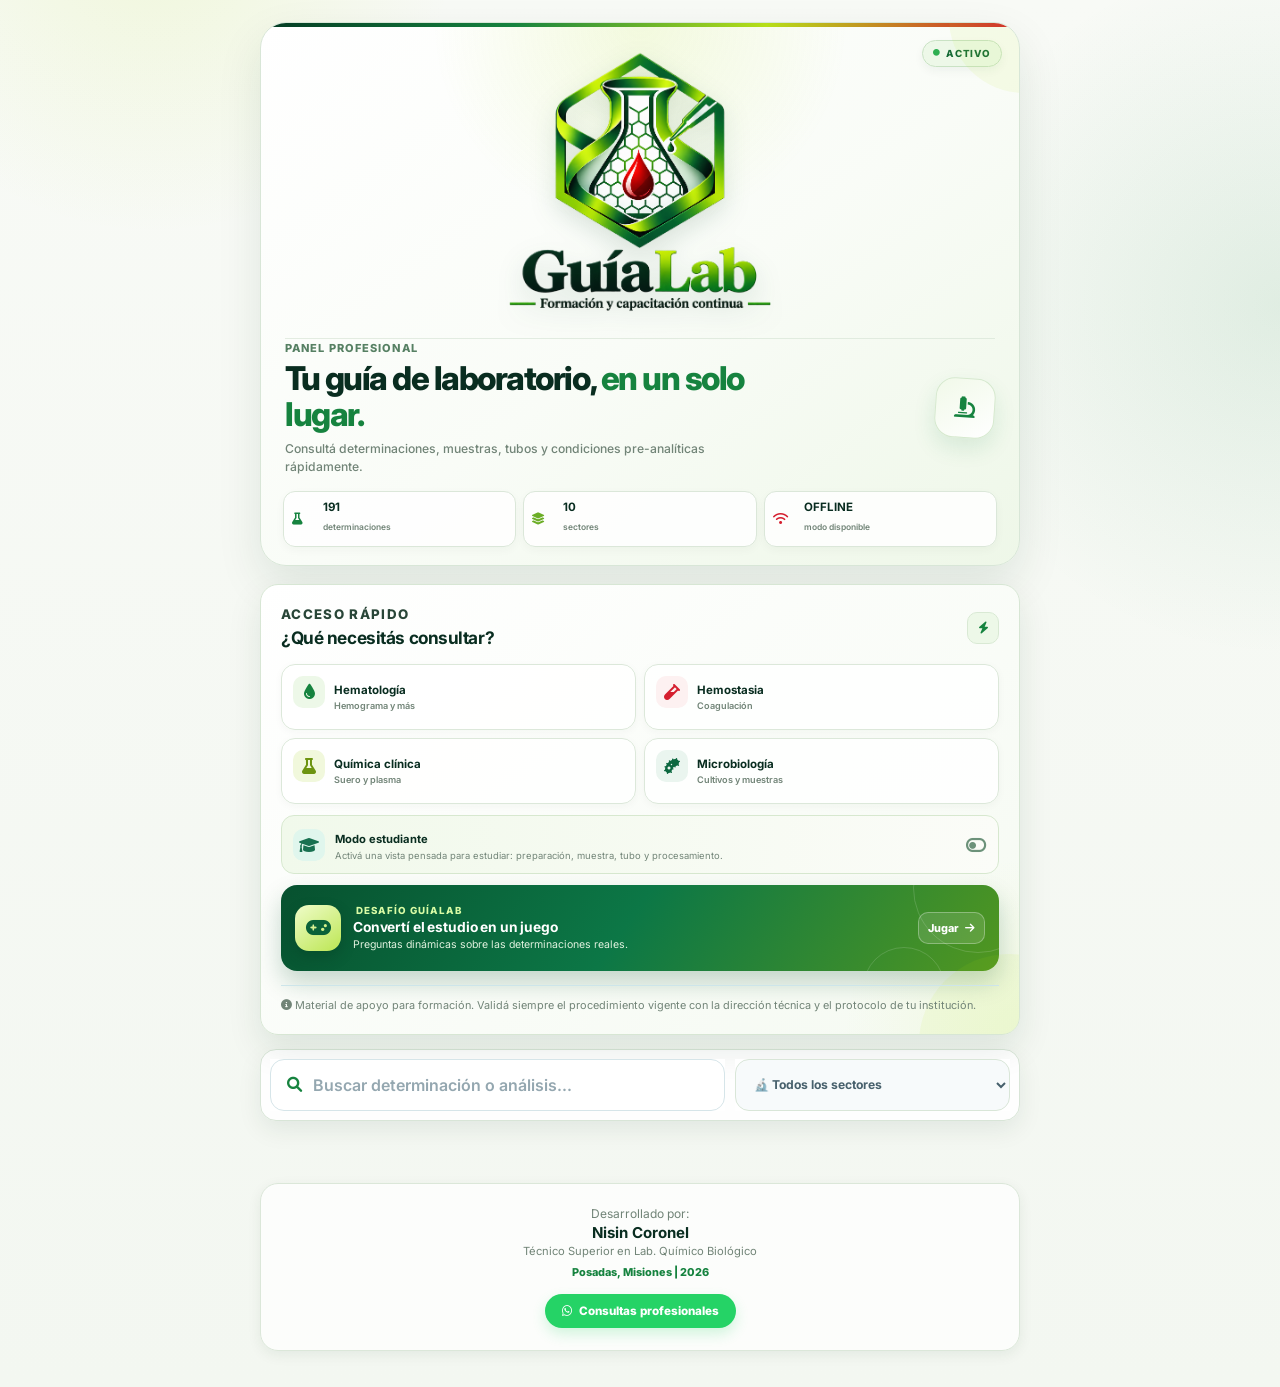
==== commit 6c03ec9b: "Add files via upload" ====
--- a/index.html
+++ b/index.html
@@ -86,6 +86,17 @@
                 <span class="guide-copy"><strong>Modo estudiante</strong><span>Activá una vista pensada para estudiar: preparación, muestra, tubo y procesamiento.</span></span>
                 <span class="guide-toggle"><i class="fas fa-toggle-off"></i></span>
             </button>
+            <a class="challenge-card" href="game.html" aria-label="Abrir Desafío GuíaLab">
+                <span class="challenge-orbit challenge-orbit-one"></span>
+                <span class="challenge-orbit challenge-orbit-two"></span>
+                <span class="challenge-icon"><i class="fas fa-gamepad"></i></span>
+                <span class="challenge-copy">
+                    <span class="challenge-kicker"><i class="fas fa-sparkles"></i> Desafío GuíaLab</span>
+                    <strong>Convertí el estudio en un juego</strong>
+                    <small>Preguntas dinámicas sobre las determinaciones reales.</small>
+                </span>
+                <span class="challenge-action">Jugar <i class="fas fa-arrow-right"></i></span>
+            </a>
             <div id="studentModePanel" class="student-mode-panel" hidden>
                 <div class="student-mode-title"><i class="fas fa-book-medical"></i><strong>Modo estudiante activado</strong></div>
                 <div class="student-mode-grid">
--- a/style.css
+++ b/style.css
@@ -855,6 +855,19 @@
 }
 .dashboard-guide:hover { border-color:#a8cc9f; box-shadow:0 8px 18px rgba(22,131,63,.09); transform:translateY(-1px); }
 .dashboard-guide:focus-visible { outline:3px solid rgba(22,131,63,.20); outline-offset:2px; }
+.challenge-card { position:relative; isolation:isolate; overflow:hidden; display:flex; align-items:center; gap:12px; width:100%; min-height:86px; margin-top:11px; padding:14px; border-radius:16px; text-decoration:none; color:#fff; background:linear-gradient(125deg,#07512f 0%,#0c7746 48%,#79a90a 130%); box-shadow:0 12px 24px rgba(7,81,47,.22); transition:transform .18s ease, box-shadow .18s ease; }
+.challenge-card:hover { transform:translateY(-2px); box-shadow:0 16px 30px rgba(7,81,47,.28); }
+.challenge-card:focus-visible { outline:3px solid #9bd32a; outline-offset:3px; }
+.challenge-card > * { position:relative; z-index:1; }
+.challenge-icon { display:grid; place-items:center; flex:0 0 46px; width:46px; height:46px; border-radius:14px; font-size:1.25rem; color:#0a6139; background:linear-gradient(145deg,#effcc9,#bce653); box-shadow:0 6px 14px rgba(1,50,28,.28); }
+.challenge-copy { display:flex; flex:1; min-width:0; flex-direction:column; gap:3px; }
+.challenge-kicker { font-size:.61rem; font-weight:800; letter-spacing:.1em; text-transform:uppercase; color:#d9fca5; }
+.challenge-copy strong { font-size:.86rem; letter-spacing:-.01em; }
+.challenge-copy small { font-size:.66rem; line-height:1.35; color:#e1f2df; }
+.challenge-action { display:inline-flex; align-items:center; gap:6px; flex:0 0 auto; font-size:.68rem; font-weight:800; padding:8px 9px; border:1px solid rgba(255,255,255,.3); border-radius:10px; background:rgba(255,255,255,.12); }
+.challenge-orbit { position:absolute; z-index:0; display:block; border:1px solid rgba(255,255,255,.15); border-radius:50%; pointer-events:none; }
+.challenge-orbit-one { width:130px; height:130px; right:-44px; top:-62px; }
+.challenge-orbit-two { width:82px; height:82px; right:54px; bottom:-58px; }
 .guide-copy { flex:1; min-width:0; }
 .guide-copy > span { display:block; margin-top:3px; color:var(--muted); font-size:.59rem; line-height:1.35; }
 .guide-toggle { color:#6c927a; font-size:1.15rem; }
@@ -1342,6 +1355,8 @@
     .dashboard-actions { gap:7px; }
     .dashboard-actions button { min-height:70px; padding:10px; }
     .dashboard-guide { padding:10px; }
+    .challenge-card { min-height:82px; padding:12px; gap:10px; }
+    .challenge-action { padding:7px; font-size:.62rem; }
     .guide-copy > span { font-size:.61rem; }
     .student-mode-grid { grid-template-columns:1fr; }
     .student-panel-actions { flex-direction:column; }
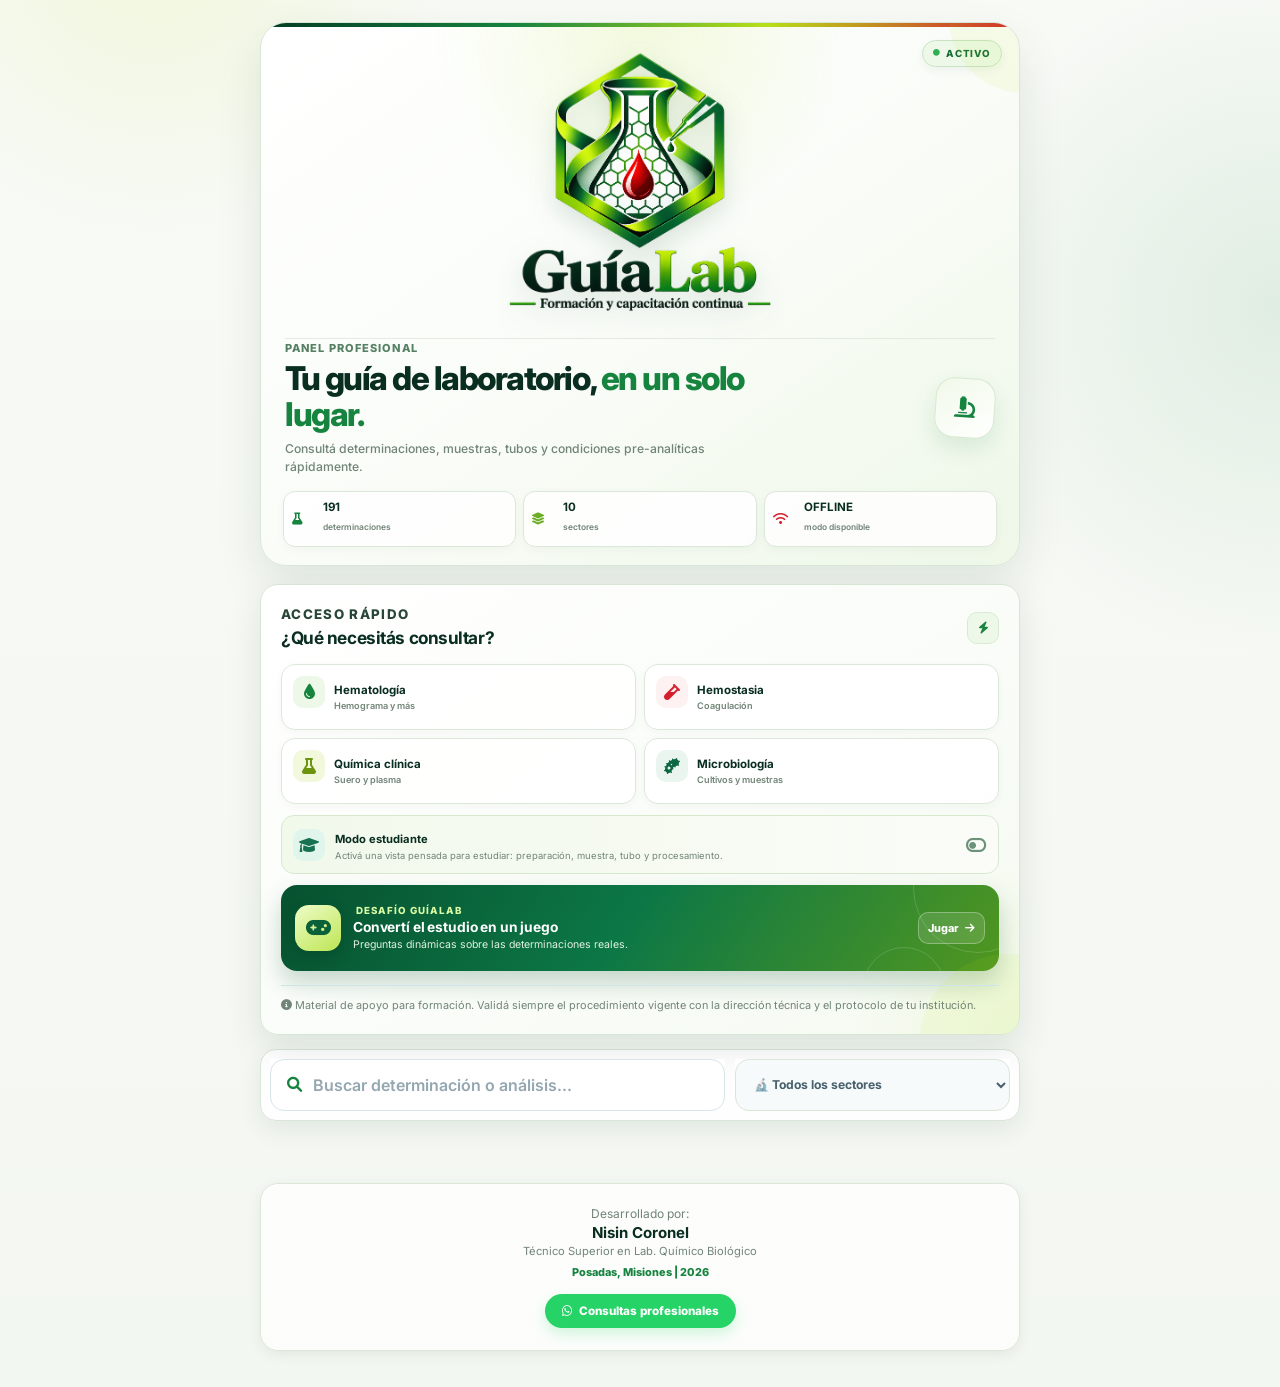
==== commit 77f89660: "Add files via upload" ====
--- a/index.html
+++ b/index.html
@@ -107,7 +107,6 @@
                 </div>
                 <div class="student-panel-actions">
                     <button type="button" id="studentStartButton" class="student-start"><i class="fas fa-search"></i> Ir al buscador</button>
-                    <button type="button" id="studentTrainingButton" class="student-start student-training"><i class="fas fa-dumbbell"></i> Entrenamiento</button>
                 </div>
             </div>
             <p class="clinical-note"><i class="fas fa-circle-info"></i> Material de apoyo para formación. Validá siempre el procedimiento vigente con la dirección técnica y el protocolo de tu institución.</p>
@@ -137,7 +136,6 @@
         </section>
 
         <p id="resultsSummary" class="results-summary" aria-live="polite"></p>
-        <section id="studentQuizPanel" class="student-quiz-panel" hidden aria-live="polite"></section>
         <ul id="examList" aria-label="Resultados de estudios"></ul>
 
         <div id="modal" class="modal">
@@ -170,13 +168,6 @@
     </nav>
 
     <script src="script.js"></script>
-    <script>
-        document.addEventListener('DOMContentLoaded', () => {
-            const btn = document.getElementById('studentTrainingButton');
-            if (btn) btn.addEventListener('click', iniciarEntrenamiento);
-        });
-    </script>
-
     <script>
         // Navegación móvil: mantiene una experiencia tipo app sin alterar la lógica existente.
         document.querySelectorAll('.mobile-nav-item').forEach(item => {
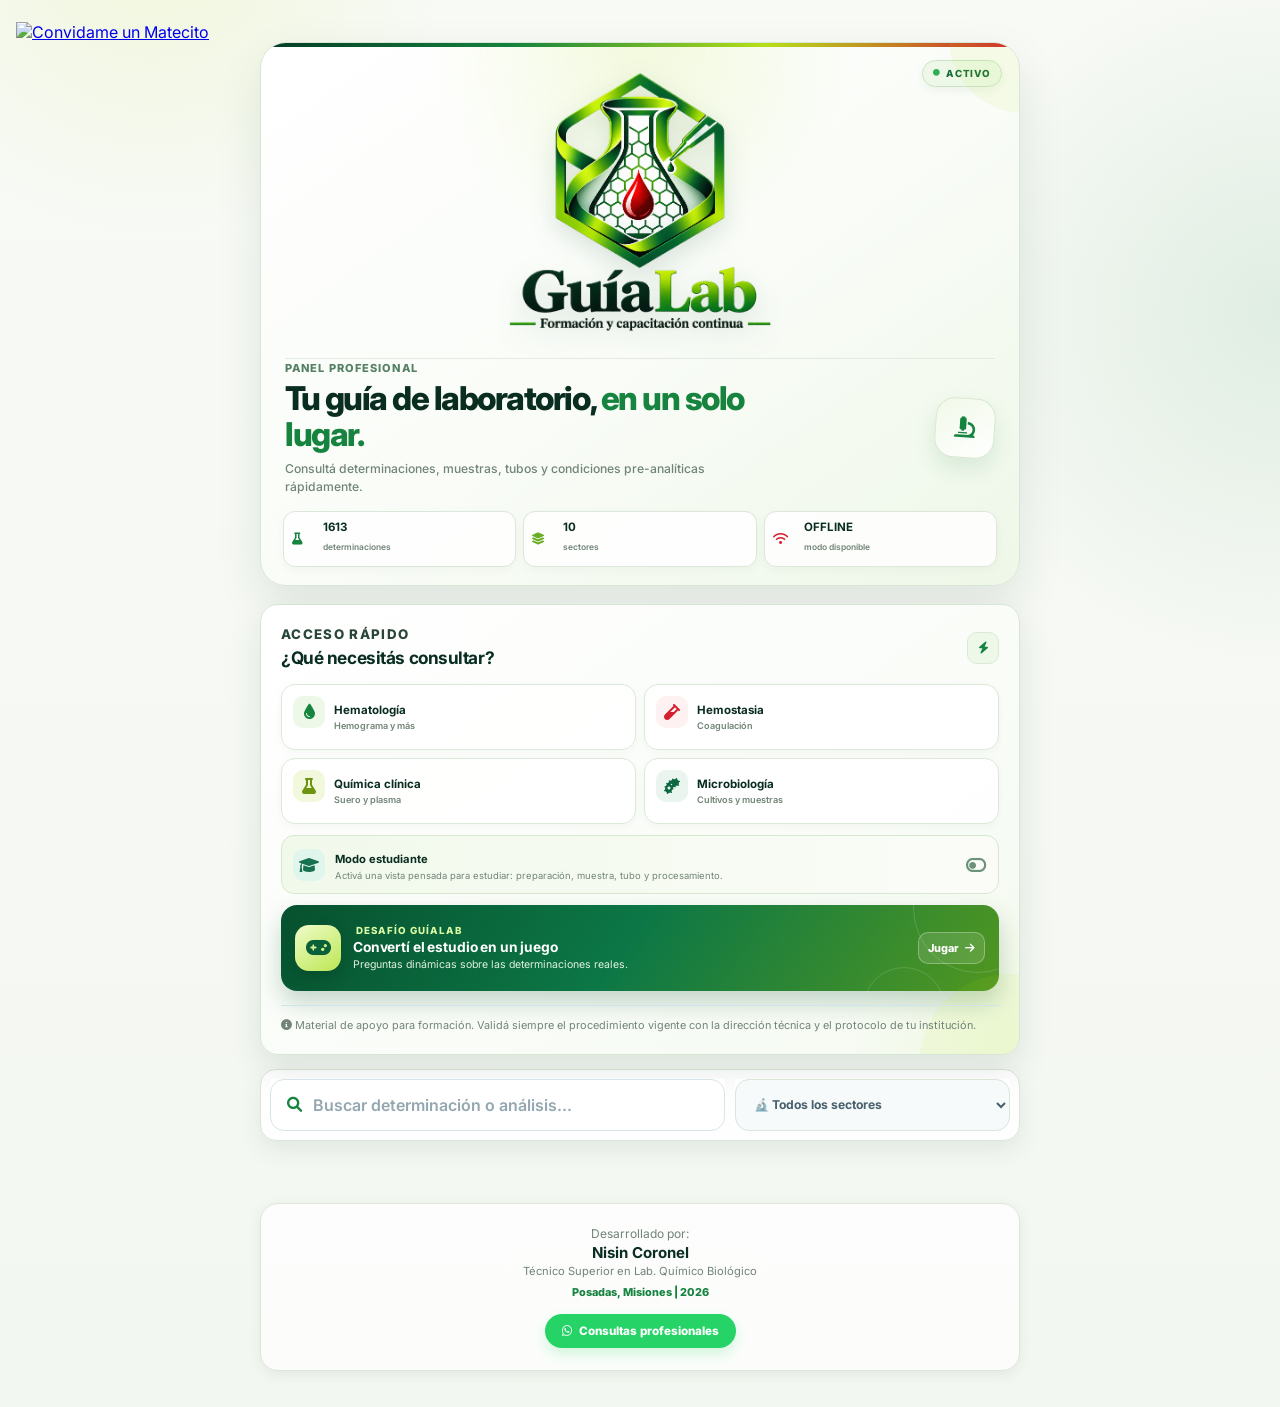
==== commit 871986e9: "Add Matecito floating link to index.html Added a floating link to Matecito with an image." ====
--- a/index.html
+++ b/index.html
@@ -26,7 +26,19 @@
     <meta name="theme-color" content="#07512f">
 </head>
 <body>
-
+<!-- Matecito -->
+<a 
+    href="https://matecito.co/guialab"
+    target="_blank"
+    rel="noopener noreferrer"
+    class="matecito-flotante"
+    aria-label="Invitame un Matecito"
+>
+    <img 
+        src="https://cdn.matecito.co/assets_v2/images/button_11.png"
+        alt="Convidame un Matecito"
+    >
+</a>
     <div class="app-container">
         <header class="dashboard-header" id="inicio">
             <div class="dashboard-topline">
@@ -105,9 +117,6 @@
                     <div><b>3</b><span>Identificá muestra y tubo</span></div>
                     <div><b>4</b><span>Estudiá el procesamiento</span></div>
                 </div>
-                <div class="student-panel-actions">
-                    <button type="button" id="studentStartButton" class="student-start"><i class="fas fa-search"></i> Ir al buscador</button>
-                </div>
             </div>
             <p class="clinical-note"><i class="fas fa-circle-info"></i> Material de apoyo para formación. Validá siempre el procedimiento vigente con la dirección técnica y el protocolo de tu institución.</p>
         </section>
--- a/style.css
+++ b/style.css
@@ -1082,6 +1082,12 @@
 
 .student-see-file:hover { transform: translateY(-1px); filter: brightness(1.04); }
 
+.student-reveal-card { display:grid; grid-template-columns:42px 1fr; gap:10px; align-items:start; padding:14px; border:1px solid #cfe3c9; border-radius:15px; background:linear-gradient(145deg,#fbfef8,#eff8e9); }
+.student-reveal-icon { display:grid; place-items:center; width:42px; height:42px; border-radius:13px; color:#176b39; background:#dff0d7; }
+.student-reveal-card h3 { margin:3px 0; color:#16412c; font-size:.82rem; }
+.student-reveal-card p { margin:0; color:#668072; font-size:.68rem; line-height:1.45; }
+.student-reveal-card .student-see-file { grid-column:1 / -1; width:100%; padding:10px; border-radius:10px; font-size:.7rem; font-weight:800; cursor:pointer; }
+
 .student-mode-active .modal-content {
     border-color: #cfe3c9;
 }
@@ -1096,6 +1102,8 @@
     .reveal-answer span { display: none; }
     .reveal-answer { padding: 8px 9px; }
     .student-challenge-actions { flex-direction: column; }
+    .student-reveal-card { grid-template-columns:36px 1fr; }
+    .student-reveal-icon { width:36px; height:36px; }
 }
 
 
@@ -1125,60 +1133,8 @@
     border: 1px solid #d9e8ad;
 }
 
-/* ===================== ENTRENAMIENTO ===================== */
 .student-panel-actions { display:flex; gap:8px; margin-top:10px; }
 .student-panel-actions .student-start { flex:1; margin-top:0; }
-.student-training { background: #f0f7d9 !important; color:#48670f !important; border:1px solid #d7e8a5 !important; box-shadow:none !important; }
-.student-training:hover { background:#e7f2c6 !important; }
-.student-quiz-panel {
-    margin: 12px 0 15px;
-    padding: 15px;
-    border: 1px solid #cfe3c9;
-    border-radius: 16px;
-    background: linear-gradient(145deg,#ffffff,#f4f9ee);
-    box-shadow: var(--shadow-sm);
-}
-.student-quiz-panel[hidden] { display:none; }
-.quiz-top { display:flex; justify-content:space-between; align-items:center; gap:12px; }
-.quiz-top h3 { margin:3px 0 0; font-size:.95rem; color:#123c2a; }
-.quiz-score { min-width:55px; padding:7px 9px; text-align:center; border-radius:11px; background:#edf8e8; color:#176b39; }
-.quiz-score strong { display:block; font-size:1rem; line-height:1; }
-.quiz-score small { font-size:.55rem; font-weight:800; text-transform:uppercase; }
-.quiz-progress { height:5px; margin:12px 0; background:#e4ecdf; border-radius:99px; overflow:hidden; }
-.quiz-progress span { display:block; height:100%; background:linear-gradient(90deg,var(--primary),var(--accent)); border-radius:99px; transition:.25s; }
-.quiz-exam-name { display:flex; align-items:center; gap:7px; flex-wrap:wrap; padding:9px 10px; border-radius:11px; background:#fff; border:1px solid #e0e9dc; color:#254837; font-size:.7rem; }
-.quiz-exam-name i { color:var(--primary); }
-.quiz-exam-name span { margin-left:auto; padding:3px 6px; border-radius:999px; background:#f0f7d9; color:#557514; font-size:.58rem; font-weight:800; }
-.quiz-question { display:flex; gap:10px; align-items:center; margin:12px 0; }
-.quiz-icon { width:38px; height:38px; flex:0 0 38px; display:grid; place-items:center; border-radius:12px; background:#eaf6e4; color:#16833f; }
-.quiz-question small { display:block; color:#789083; font-size:.58rem; font-weight:800; text-transform:uppercase; letter-spacing:.06em; }
-.quiz-question strong { display:block; margin-top:2px; color:#1f3d2e; font-size:.78rem; line-height:1.35; }
-.quiz-options { display:grid; gap:7px; }
-.quiz-options button { display:flex; align-items:center; gap:8px; text-align:left; border:1px solid #dbe7d9; background:#fff; color:#294638; padding:9px 10px; border-radius:11px; font-size:.68rem; font-weight:700; cursor:pointer; transition:.16s; }
-.quiz-options button span { width:23px; height:23px; display:grid; place-items:center; flex:0 0 23px; border-radius:7px; background:#edf4e9; color:#55715f; font-size:.62rem; }
-.quiz-options button:hover:not(:disabled) { border-color:#9cc58d; transform:translateY(-1px); }
-.quiz-options button.correct { border-color:#6bb36e; background:#eef9ed; color:#22632f; }
-.quiz-options button.correct span { background:#6bb36e; color:#fff; }
-.quiz-options button.wrong { border-color:#d98b8b; background:#fff1f1; color:#8d3030; }
-.quiz-options button.wrong span { background:#d98b8b; color:#fff; }
-.quiz-options button:disabled { cursor:default; }
-.quiz-feedback { display:grid; grid-template-columns:1fr auto; gap:4px 10px; align-items:center; margin-top:10px; padding:10px; border-radius:11px; font-size:.67rem; }
-.quiz-feedback strong,.quiz-feedback span { display:block; }
-.quiz-feedback span { grid-column:1; }
-.quiz-feedback button { grid-column:2; grid-row:1 / span 2; border:0; border-radius:9px; padding:8px 9px; background:#16833f; color:#fff; font-size:.62rem; font-weight:800; cursor:pointer; }
-.quiz-feedback.is-correct { background:#eef9ed; color:#25633a; }
-.quiz-feedback.is-wrong { background:#fff2f2; color:#873636; }
-.quiz-result { text-align:center; padding:10px 5px 2px; }
-.quiz-result-icon { width:52px; height:52px; margin:0 auto 8px; display:grid; place-items:center; border-radius:16px; background:#edf8e8; color:#16833f; font-size:1.15rem; }
-.quiz-result h3 { margin:4px 0; color:#123c2a; font-size:1.15rem; }
-.quiz-result p { margin:0 0 12px; color:#65796e; font-size:.72rem; }
-@media (max-width:430px) {
-    .student-panel-actions { flex-direction:column; }
-    .quiz-feedback { grid-template-columns:1fr; }
-    .quiz-feedback button { grid-column:1; grid-row:auto; width:100%; }
-    .quiz-exam-name span { margin-left:0; }
-    .nbu-mini { margin-top:3px; margin-left:0; }
-}
 
 /* ==========================================================
    GUÍALAB v13 · Experiencia móvil + acabado visual
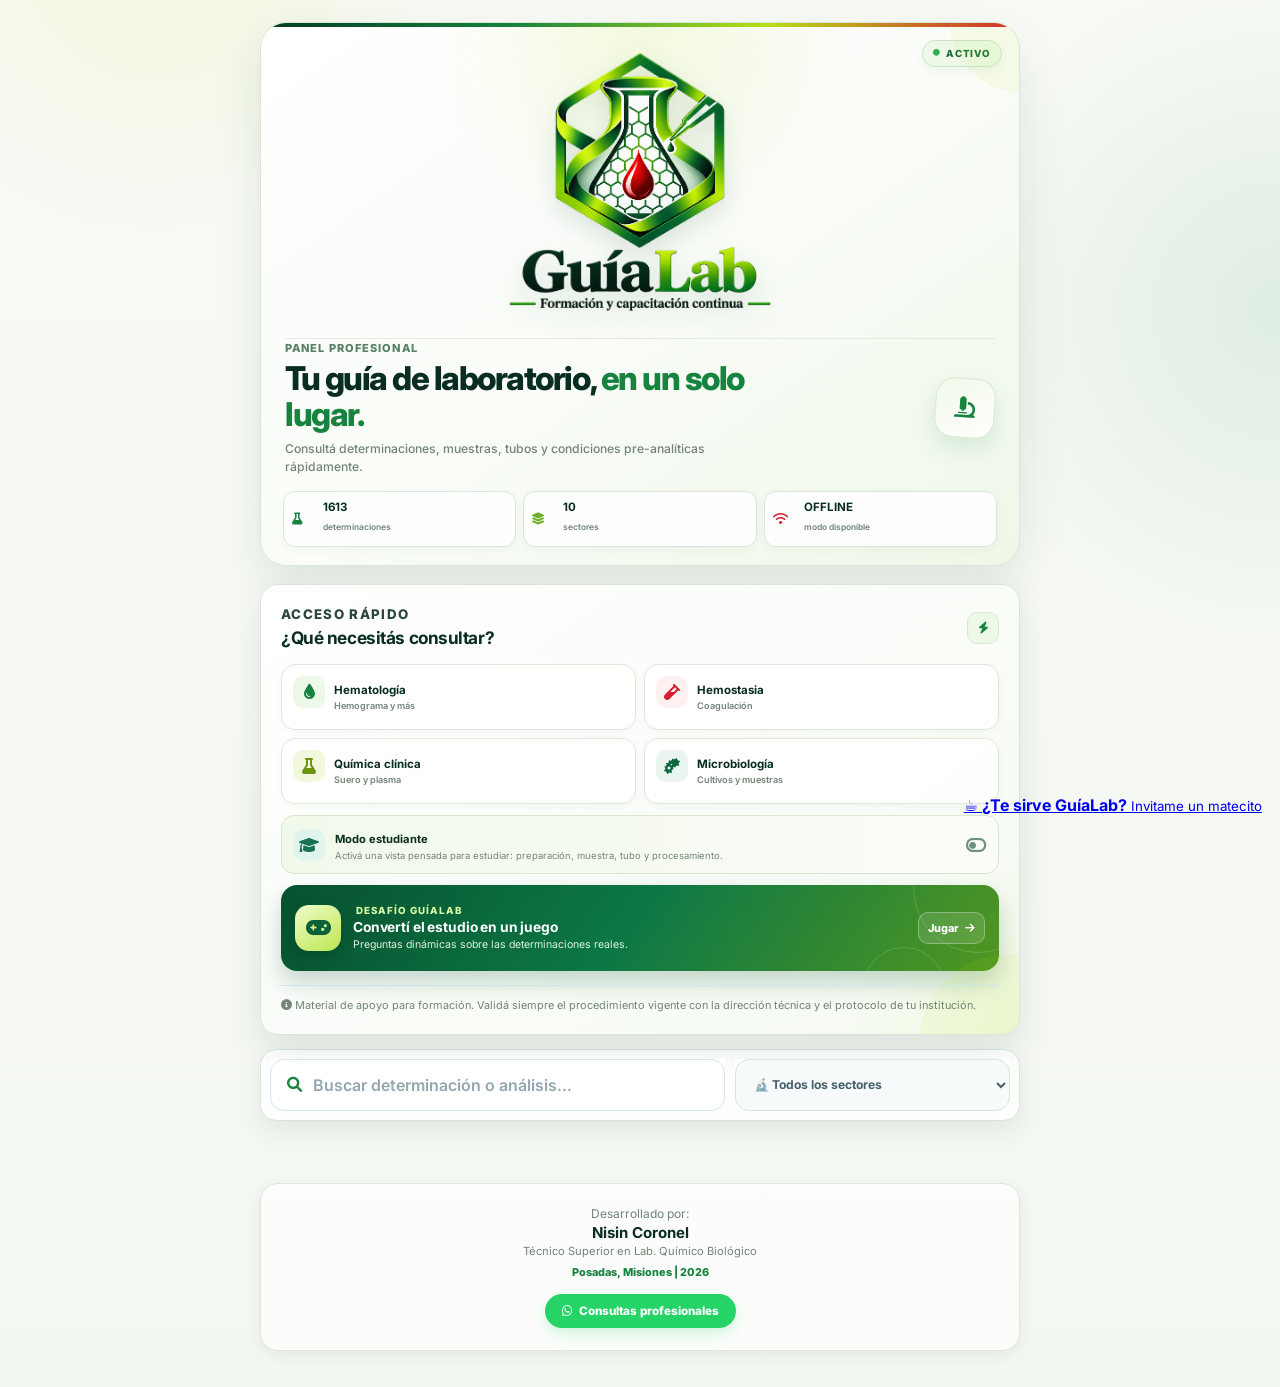
==== commit 10b9b280: "Modify Matecito link and its attributes Updated the content and structure of the Matecito link." ====
--- a/index.html
+++ b/index.html
@@ -26,18 +26,19 @@
     <meta name="theme-color" content="#07512f">
 </head>
 <body>
-<!-- Matecito -->
+<!-- Apoyo a GuíaLab -->
 <a 
     href="https://matecito.co/guialab"
     target="_blank"
     rel="noopener noreferrer"
     class="matecito-flotante"
-    aria-label="Invitame un Matecito"
+    aria-label="Si te sirve GuíaLab, invitame un matecito"
 >
-    <img 
-        src="https://cdn.matecito.co/assets_v2/images/button_11.png"
-        alt="Convidame un Matecito"
-    >
+    <span class="matecito-icon">☕</span>
+    <span class="matecito-text">
+        <strong>¿Te sirve GuíaLab?</strong>
+        <small>Invitame un matecito</small>
+    </span>
 </a>
     <div class="app-container">
         <header class="dashboard-header" id="inicio">
--- a/style.css
+++ b/style.css
@@ -1408,3 +1408,37 @@
     from { opacity:0; transform:translateY(18px); }
     to { opacity:1; transform:translateY(0); }
 }
+/* =========================================
+   MATECITO FLOTANTE
+   ========================================= */
+
+.matecito-flotante {
+    position: fixed;
+    right: 18px;
+    bottom: 85px;
+    z-index: 9999;
+    display: block;
+    transition: transform 0.2s ease;
+}
+
+.matecito-flotante img {
+    display: block;
+    width: 155px;
+    height: auto;
+    filter: drop-shadow(0 4px 8px rgba(0, 0, 0, 0.20));
+}
+
+.matecito-flotante:hover {
+    transform: scale(1.05);
+}
+
+@media (max-width: 600px) {
+    .matecito-flotante {
+        right: 12px;
+        bottom: 78px;
+    }
+
+    .matecito-flotante img {
+        width: 135px;
+    }
+}
